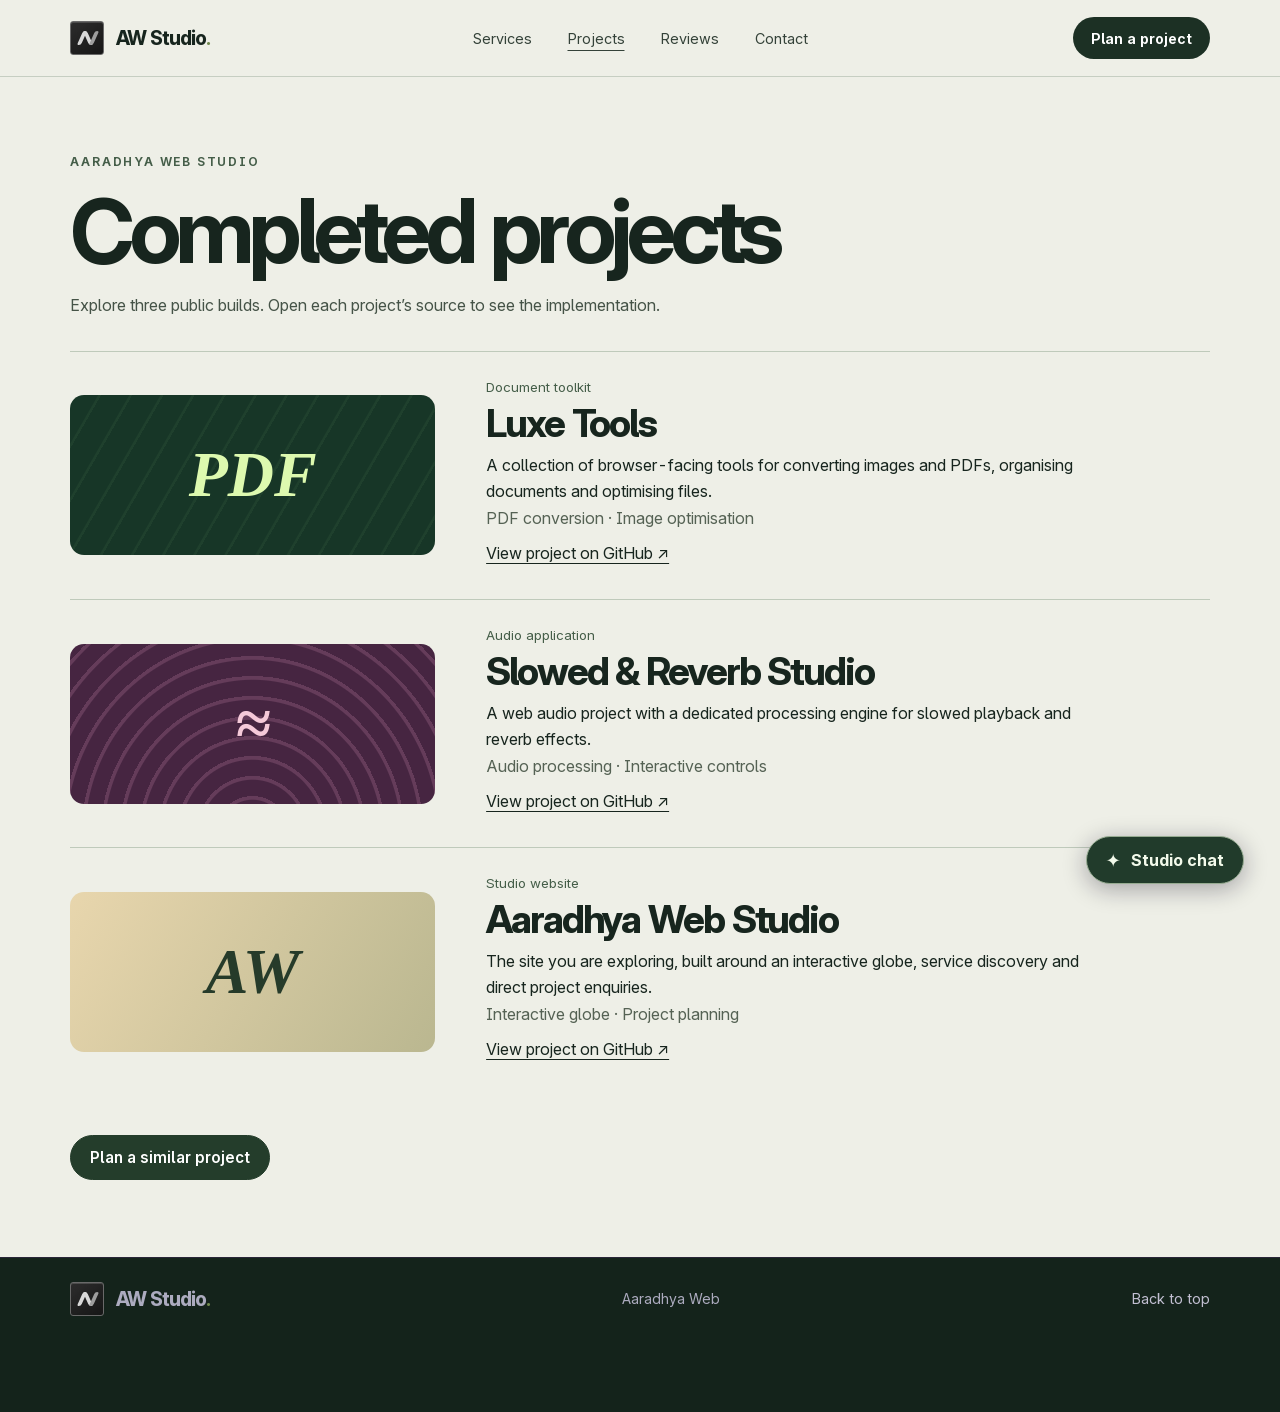
==== projects.html @ aa6e585b "Add project portfolio, client rating flow and guided project planner" ====
<!doctype html>
<html lang="en">
<head>
  <meta charset="utf-8">
  <meta name="viewport" content="width=device-width, initial-scale=1">
  <meta name="theme-color" content="#eeefe7">
  <title>Completed projects | Aaradhya Web Studio</title>
  <meta name="description" content="Explore three public builds. Open each project’s source to see the implementation.">
  <link rel="canonical" href="https://aws-ui.github.io/Aaradhya_Web_Studio-/projects.html">
  <link rel="icon" type="image/png" href="assets/icon.png">
  <meta property="og:type" content="website">
  <meta property="og:site_name" content="Aaradhya Web Studio">
  <meta property="og:url" content="https://aws-ui.github.io/Aaradhya_Web_Studio-/projects.html">
  <meta property="og:title" content="Completed projects | Aaradhya Web Studio">
  <meta property="og:description" content="Explore three public builds. Open each project’s source to see the implementation.">
  <meta property="og:image" content="https://aws-ui.github.io/Aaradhya_Web_Studio-/assets/studio-card.png">
  <meta property="og:image:alt" content="Aaradhya Web Studio — Web design, SEO and campaigns">
  <meta name="twitter:card" content="summary_large_image">
  <script type="application/ld+json">{"@context": "https://schema.org", "@type": "Organization", "@id": "https://aws-ui.github.io/Aaradhya_Web_Studio-/#studio", "name": "Aaradhya Web Studio", "alternateName": "AW Studio", "url": "https://aws-ui.github.io/Aaradhya_Web_Studio-/", "email": "Www.rkamble@gmail.com", "telephone": "+919561851358", "contactPoint": {"@type": "ContactPoint", "name": "Ramesh Kamble", "contactType": "Project enquiries", "email": "Www.rkamble@gmail.com", "telephone": "+919561851358"}, "knowsAbout": ["Web design", "Web development", "SEO", "Performance marketing"]}</script>
  <link rel="preload" href="assets/inter.woff2" as="font" type="font/woff2" crossorigin>
  <link rel="stylesheet" href="assets/site.css?v=pages3">
  
</head>
<body>
  <a class="skip-link" href="#main">Skip to content</a>
  <header class="topbar" id="top">
    <div class="wrap header-inner">
      <a class="brand" href="index.html" aria-label="AW Studio home">
        <span class="brand-mark" aria-hidden="true"><i></i><i></i><i></i></span>
        <span>AW Studio<span class="brand-period">.</span></span>
      </a>
      <nav aria-label="Main navigation"><a href="index.html#services">Services</a><a aria-current="page" href="projects.html">Projects</a><a href="reviews.html">Reviews</a><a href="index.html#contact">Contact</a></nav>
      <a class="button button-outline header-cta" href="planner.html">Plan a project</a>
    </div>
  </header>

<main class="inside" id="main"><div class="wrap"><p class="eyebrow">Aaradhya Web Studio</p><h1>Completed projects</h1><p class="lede">Explore three public builds. Open each project’s source to see the implementation.</p><div class="worklist"><article class="workitem"><div class="workart art01" aria-hidden="true"><b>PDF</b></div><div><small>Document toolkit</small><h2>Luxe Tools</h2><p>A collection of browser-facing tools for converting images and PDFs, organising documents and optimising files.</p><p class="spec">PDF conversion · Image optimisation</p><a class="inklink" href="https://github.com/Aws-ui/LUXE-TOOLS">View project on GitHub ↗</a></div></article><article class="workitem"><div class="workart art02" aria-hidden="true"><b>≈</b></div><div><small>Audio application</small><h2>Slowed &amp; Reverb Studio</h2><p>A web audio project with a dedicated processing engine for slowed playback and reverb effects.</p><p class="spec">Audio processing · Interactive controls</p><a class="inklink" href="https://github.com/Aws-ui/reverb">View project on GitHub ↗</a></div></article><article class="workitem"><div class="workart art03" aria-hidden="true"><b>AW</b></div><div><small>Studio website</small><h2>Aaradhya Web Studio</h2><p>The site you are exploring, built around an interactive globe, service discovery and direct project enquiries.</p><p class="spec">Interactive globe · Project planning</p><a class="inklink" href="https://github.com/Aws-ui/Aaradhya_Web_Studio-">View project on GitHub ↗</a></div></article></div><a class="pagecta" href="planner.html">Plan a similar project</a></div></main>  <footer class="footer">
    <div class="wrap footer-inner">
      <a class="brand" href="index.html" aria-label="AW Studio home">
        <span class="brand-mark" aria-hidden="true"><i></i><i></i><i></i></span>
        <span>AW Studio<span class="brand-period">.</span></span>
      </a>
      <span>Aaradhya Web</span>
      <a href="#top">Back to top</a>
    </div>
  </footer>

  <button class="chat-launch" id="chat-launch" aria-haspopup="dialog"><span aria-hidden="true">✦</span> Studio chat</button>
  <dialog id="studio-chat" aria-labelledby="chat-title">
    <div class="dialog-top"><p class="eyebrow">Aaradhya Web</p><button type="button" class="close-button" id="chat-close" aria-label="Close chat">×</button></div>
    <h2 id="chat-title">Studio assistant</h2>
    <div class="chat-log" role="log" aria-live="polite"><p>Ask me about web design, SEO, campaigns or a quote. English aur Hinglish dono chalega.</p></div>
    <div class="chat-prompts"><button>Website cost?</button><button>Help with SEO</button><button>Contact Ramesh</button></div>
    <form id="ask-form"><label class="sr-only" for="chat-question">Your question</label><input id="chat-question" required maxlength="350" placeholder="Ask a question…" autocomplete="off"><button class="button button-primary">Send</button></form>
    <a class="chat-person" href="https://wa.me/919561851358">Talk to Ramesh on WhatsApp</a>
  </dialog>
  <script type="module" src="assets/assistant.js"></script>
</body>
</html>
---- assets/site.css ----
@font-face {
  font-family: Inter;
  src: url("inter.woff2") format("woff2");
  font-weight: 100 900;
  font-display: swap;
}

:root {
  color-scheme: dark;
  --page: #0a0a11;
  --panel: #101019;
  --ink: #f8f7ff;
  --muted: #acabbf;
  --purple: #b7a5ff;
  --line: #292638;
  --wrap: 1280px;
  --gutter: clamp(22px, 5.5vw, 86px);
  font-family: Inter, system-ui, sans-serif;
  color: var(--ink);
  background: var(--page);
}

*, *::before, *::after { box-sizing: border-box; }
html { scroll-behavior: smooth; }
body { margin: 0; }
button, select, textarea { font: inherit; }
button { cursor: pointer; }
a { color: inherit; text-decoration: none; }
p { line-height: 1.65; }
h1, h2, h3, p, figure { margin: 0; }
:focus-visible { outline: 2px solid #d8ccff; outline-offset: 5px; }
::selection { background: #cbbcff; color: #130d25; }

.wrap { width: min(var(--wrap), 100% - 2 * var(--gutter)); margin-inline: auto; }
.sr-only, .skip-link:not(:focus) {
  position: absolute;
  width: 1px;
  height: 1px;
  padding: 0;
  clip-path: inset(50%);
  overflow: hidden;
  white-space: nowrap;
}

.skip-link:focus {
  position: fixed;
  top: 12px;
  left: 12px;
  padding: 12px 16px;
  z-index: 5;
  color: #110c20;
  background: var(--purple);
}

.topbar { background: #0c0b14; border-bottom: 1px solid #242133; }
.header-inner {
  display: grid;
  grid-template-columns: 1fr auto 1fr;
  align-items: center;
  min-height: 76px;
}

.brand {
  display: inline-flex;
  gap: 12px;
  width: max-content;
  align-items: center;
  font-size: 1.22rem;
  letter-spacing: -.055em;
  font-weight: 740;
}

.brand-period { color: var(--purple); }
.brand-mark {
  position: relative;
  display: inline-block;
  width: 34px;
  height: 34px;
  border: 1px solid #7759db;
  border-radius: 9px;
  background: linear-gradient(145deg, #372362, #1a132f);
  box-shadow: inset 0 1px 0 #bc9aff44;
}
.brand-mark i {
  position: absolute;
  display: block;
  width: 4px;
  height: 14px;
  top: 9px;
  border-radius: 2px;
  background: #dfd2ff;
}
.brand-mark i:nth-child(1) { left: 9px; transform: skewX(-24deg); }
.brand-mark i:nth-child(2) { left: 15px; transform: skewX(24deg); }
.brand-mark i:nth-child(3) { left: 21px; transform: skewX(-24deg); background: #ae8fff; }

.topbar nav { display: flex; gap: 36px; align-items: center; }
.topbar nav a, .footer a:not(.brand) {
  display: inline-flex;
  align-items: center;
  min-height: 44px;
  color: #c2bfd2;
  font-size: .9rem;
}
.topbar nav a:hover, .footer a:hover { color: var(--ink); }
.header-cta { justify-self: end; }

.button {
  display: inline-flex;
  min-height: 48px;
  padding: 0 21px;
  align-items: center;
  justify-content: center;
  border: 1px solid transparent;
  border-radius: 8px;
  background: transparent;
  color: var(--ink);
  font-size: .875rem;
  font-weight: 660;
  white-space: nowrap;
  transition: background-color 180ms, border-color 180ms, box-shadow 180ms;
}
.button-primary { color: #120c23; background: #b8a4ff; border-color: #cbbcff; box-shadow: 0 4px 28px #8b64ff32; }
.button-primary:hover { background: #d4c6ff; box-shadow: 0 4px 30px #8b64ff63; }
.button-outline, .button-quiet { border-color: #363048; }
.button-outline:hover, .button-quiet:hover { background: #1d172d; border-color: #8772ac; }
.header-cta { min-height: 42px; padding-inline: 17px; }

.hero {
  position: relative;
  overflow: hidden;
  isolation: isolate;
  border-bottom: 1px solid var(--line);
  background:
    radial-gradient(ellipse at 77% 44%, #211447 0%, #141025 31%, transparent 63%),
    linear-gradient(118deg, #0b0a13, #0c0a16 70%, #100b1e);
}
#particles { position: absolute; z-index: -1; inset: 0; width: 100%; height: 100%; pointer-events: none; }
.hero-inner {
  display: grid;
  grid-template-columns: minmax(335px, .89fr) minmax(0, 1.11fr);
  align-items: center;
  min-height: clamp(580px, 46vw, 695px);
}
.hero-copy { z-index: 1; padding-block: 65px 78px; }
.eyebrow {
  display: flex;
  gap: 10px;
  align-items: center;
  color: #c4b1ff;
  font-size: .75rem;
  line-height: 1.35;
  font-weight: 650;
  text-transform: uppercase;
  letter-spacing: .15em;
}
.eyebrow-rule { flex: 0 0 20px; height: 1px; background: #ad91ff; }
.hero h1 {
  margin-top: 24px;
  font-size: clamp(4rem, 6.5vw, 6.8rem);
  font-weight: 780;
  line-height: .98;
  letter-spacing: -.084em;
}
.hero h1 span {
  color: #b9a3ff;
  background: linear-gradient(93deg, #e3d7ff 1%, #b499ff 54%, #9e75ff 100%);
  background-clip: text;
  -webkit-text-fill-color: transparent;
}
.hero-description { max-width: 392px; margin-top: 28px; color: #c1bdd1; font-size: clamp(1rem, 1.35vw, 1.16rem); }
.hero-actions { display: flex; flex-wrap: wrap; gap: 12px; margin-top: 31px; }
.hero-actions .button { min-height: 51px; }
.network {
  position: relative;
  height: min(41.5vw, 600px);
  min-height: 450px;
  align-self: center;
  margin-right: -23px;
}
#globe {
  position: absolute;
  inset: 0;
  width: 100%;
  height: 100%;
  cursor: grab;
  touch-action: pan-y;
  border-radius: 12px;
}
#globe.dragging { cursor: grabbing; }
.network-label {
  position: absolute;
  z-index: 1;
  top: 7.9%;
  right: 2.9%;
  display: flex;
  gap: 9px;
  align-items: center;
  color: #d2c6ee;
  font: 550 .72rem/1.25 Inter, sans-serif;
  letter-spacing: .14em;
  text-transform: uppercase;
  pointer-events: none;
}
.network-dot { width: 7px; height: 7px; border-radius: 50%; background: #b695ff; box-shadow: 0 0 11px #a773ff; }
.network-controls {
  position: absolute;
  bottom: 2.6%;
  right: 2.9%;
  display: flex;
  align-items: center;
  gap: 15px;
  padding: 3px 4px 3px 13px;
  border: 1px solid #423755;
  border-radius: 9px;
  background: #110e20e8;
  color: #c7bfd9;
  font-size: .75rem;
  line-height: 1.25;
}
.network-controls > span { display: inline-flex; align-items: center; gap: 7px; }
.drag-icon { width: 10px; height: 13px; border: 1px solid #9c89ca; border-radius: 5px; }
.motion-toggle {
  display: inline-flex;
  min-height: 35px;
  gap: 7px;
  align-items: center;
  padding: 0 9px;
  border: 0;
  border-radius: 5px;
  background: #282038;
  color: #f1eaff;
  font-size: .75rem;
}
.motion-toggle:hover { background: #42325a; }
.motion-icon { display: block; width: 7px; height: 9px; border-inline: 2px solid currentColor; }
.motion-toggle.paused .motion-icon { width: 0; height: 0; border: 0; border-block: 4px solid transparent; border-left: 6px solid currentColor; }

.section { scroll-margin-top: 18px; padding-block: 93px 100px; }
.services { background: #0d0c15; }
.section-intro {
  display: flex;
  align-items: end;
  justify-content: space-between;
  gap: 40px;
  margin: 18px 0 36px;
}
h2 { font-size: clamp(2.6rem, 4.35vw, 4.35rem); line-height: 1.04; letter-spacing: -.071em; font-weight: 735; }
.section-intro > p, .approach-copy > p:last-child { max-width: 345px; margin-bottom: 3px; color: var(--muted); font-size: 1rem; }
.service-grid { display: grid; grid-template-columns: repeat(3, minmax(0, 1fr)); gap: 17px; align-items: start; }
.service-card {
  overflow: hidden;
  border: 1px solid #302940;
  border-radius: 14px;
  background: #14111f;
  transition: border-color 180ms, background-color 180ms;
}
.service-card:hover, .service-card:focus-within { border-color: #755cac; background: #191426; }

.card-visual {
  position: relative;
  display: grid;
  place-items: center;
  height: 156px;
  isolation: isolate;
  overflow: hidden;
  border-bottom: 1px solid #302744;
  background: radial-gradient(ellipse at 50% 100%, #3b226a, #1a142d 68%, #141120);
}
.card-visual::before {
  content: "";
  position: absolute;
  z-index: -1;
  inset: 0;
  background: linear-gradient(#a183fa23 1px, transparent 1px), linear-gradient(90deg, #a183fa23 1px, transparent 1px);
  background-size: 24px 24px;
  background-position: center;
  mask-image: radial-gradient(ellipse at center, #000 22%, transparent 80%);
}
.browser-art, .browser-back {
  width: 142px;
  height: 83px;
  border: 1px solid #a586f0;
  border-radius: 9px;
}
.browser-art { position: relative; z-index: 1; background: #281b43; box-shadow: 0 12px 35px #0b0917a6; transform: translate(-10px, 7px); }
.browser-back { position: absolute; transform: translate(11px, -9px); border-color: #7152a1; background: #4b327b66; }
.browser-art span { display: block; height: 17px; border-bottom: 1px solid #684b9c; }
.browser-art span::before { content: ""; position: absolute; top: 7px; left: 8px; width: 3px; height: 3px; border-radius: 50%; background: #cdb5ff; box-shadow: 6px 0 #a483e2, 12px 0 #805dc4; }
.browser-art i { position: absolute; left: 11px; height: 3px; border-radius: 3px; background: #9d7de1; }
.browser-art i:nth-of-type(1) { width: 48px; top: 31px; background: #e1ccff; }
.browser-art i:nth-of-type(2) { width: 35px; top: 41px; }
.browser-art i:nth-of-type(3) { width: 25px; top: 55px; height: 9px; background: #b080fa; }
.browser-art b { position: absolute; inset: 26px 10px 10px 66px; border: 1px solid #7d5ec3; border-radius: 4px; background: radial-gradient(circle at 75% 31%, #c4a4ff, #774aba 30%, #3e235f 60%); }

.chart-art { display: flex; align-items: end; gap: 8px; height: 94px; padding: 9px 14px 8px; border-bottom: 1px solid #9c79e7; }
.chart-art i { width: 18px; border: 1px solid #a180f0; border-radius: 4px 4px 0 0; background: linear-gradient(#bd9eff, #67439d 60%, #3e245b); box-shadow: 0 0 14px #b37aff36; }
.chart-art i:nth-child(1) { height: 24%; }
.chart-art i:nth-child(2) { height: 42%; }
.chart-art i:nth-child(3) { height: 36%; }
.chart-art i:nth-child(4) { height: 65%; }
.chart-art i:nth-child(5) { height: 76%; }
.chart-art i:nth-child(6) { height: 100%; }

.search-art { position: relative; width: 93px; aspect-ratio: 1; }
.search-art i { position: absolute; inset: 0; border: 1px solid #9e7de5; border-radius: 50%; box-shadow: inset 0 0 24px #8855e733; }
.search-art i:nth-child(2) { inset: 14px; }
.search-art i:nth-child(3) { inset: 28px; }
.search-art b { position: absolute; inset: 42px; background: #e0c8ff; border-radius: 50%; box-shadow: 0 0 16px #ab70ff, 27px -19px 0 -1px #d6b1ff, -34px 21px 0 -2px #b38bff; }
.search-art::after { content: ""; position: absolute; top: 50%; left: -31px; width: 155px; height: 1px; background: linear-gradient(90deg, transparent, #a581ea88, transparent); }

.card-body { display: flex; flex-direction: column; min-height: 248px; padding: 24px; }
.card-body h3 { font-size: clamp(1.125rem, 1.8vw, 1.42rem); letter-spacing: -.045em; line-height: 1.2; }
.card-body > p { margin-top: 10px; color: var(--muted); font-size: .95rem; }
.service-details { margin-top: 14px; }
summary { list-style: none; cursor: pointer; }
summary::-webkit-details-marker { display: none; }
.service-details summary { display: flex; align-items: center; justify-content: space-between; gap: 14px; min-height: 44px; border-top: 1px solid #342943; font-size: .875rem; font-weight: 620; color: #ded3fb; }
.service-details p { color: var(--muted); font-size: .9rem; margin-bottom: 7px; }
.plus { position: relative; width: 12px; height: 12px; flex: 0 0 12px; color: var(--purple); }
.plus::before, .plus::after { content: ""; position: absolute; inset: 5px 0 auto; height: 2px; background: currentColor; border-radius: 2px; }
.plus::after { transform: rotate(90deg); transition: transform 160ms; }
details[open] > summary .plus::after { transform: rotate(0); }
.service-brief {
  align-self: start;
  margin-top: auto;
  min-height: 44px;
  padding: 0;
  border: 0;
  background: none;
  color: #c7b1ff;
  font-size: .875rem;
  font-weight: 650;
}
.service-brief:hover { text-decoration: underline; text-underline-offset: 4px; }

.approach { border-top: 1px solid var(--line); background: #0a0a11; }
.approach-layout { display: grid; grid-template-columns: 1fr 1fr; gap: clamp(30px, 8vw, 125px); }
.approach-copy h2 { margin-top: 18px; }
.approach-copy > p:last-child { margin-top: 20px; }
.process details { border-bottom: 1px solid #322841; }
.process details:first-child { border-top: 1px solid #322841; }
.process summary {
  display: grid;
  grid-template-columns: 28px 1fr 12px;
  gap: 15px;
  align-items: center;
  padding: 21px 0;
  color: #ebe6f8;
  font-size: clamp(1rem, 1.9vw, 1.25rem);
  letter-spacing: -.03em;
  font-weight: 630;
}
.process summary:hover { color: #fff; }
.step-number { color: #b5a1ef; font-family: ui-monospace, monospace; font-size: .85rem; letter-spacing: 0; }
.process details p { margin: -5px 32px 20px 43px; color: var(--muted); }

.contact { padding-block: 0 86px; }
.contact-panel {
  position: relative;
  display: flex;
  justify-content: space-between;
  align-items: center;
  gap: 30px;
  overflow: hidden;
  border: 1px solid #50406c;
  border-radius: 17px;
  padding: clamp(27px, 5vw, 59px);
  background: radial-gradient(ellipse at 90% 100%, #412168 0%, transparent 65%), linear-gradient(125deg, #19132a, #22143d);
}
.contact-panel h2 { font-size: clamp(2.35rem, 4vw, 3.85rem); margin-top: 11px; }
.contact-panel p:last-child { color: #c7bfd9; margin-top: 11px; }
.footer { border-top: 1px solid var(--line); }
.footer-inner { display: flex; gap: 20px; justify-content: space-between; align-items: center; min-height: 82px; color: var(--muted); font-size: .875rem; }

dialog {
  width: min(92vw, 525px);
  max-height: 89vh;
  max-height: 89dvh;
  overflow: auto;
  border: 1px solid #665087;
  border-radius: 17px;
  padding: 25px clamp(20px, 5vw, 32px) 29px;
  background: #171223;
  color: var(--ink);
  box-shadow: 0 18px 85px #000b;
}
dialog::backdrop { background: #080611bd; backdrop-filter: blur(6px); }
.dialog-top { display: flex; align-items: center; justify-content: space-between; }
.close-button { width: 44px; height: 44px; padding: 0; border: 1px solid #453653; border-radius: 8px; background: #211831; color: #f6efff; font-size: 1.45rem; }
dialog h2 { font-size: 2.55rem; margin: 4px 0 7px; }
dialog > p { color: var(--muted); }
dialog label { display: block; margin: 15px 0 7px; font-size: .94rem; font-weight: 620; }
dialog select, dialog textarea {
  display: block;
  width: 100%;
  padding: 12px 13px;
  border: 1px solid #544362;
  border-radius: 8px;
  background-color: #20172c;
  color: var(--ink);
}
dialog select { appearance: none; padding-right: 37px; background-image: linear-gradient(45deg, transparent 50%, #d3bff4 50%), linear-gradient(135deg, #d3bff4 50%, transparent 50%); background-position: calc(100% - 18px) 50%, calc(100% - 13px) 50%; background-repeat: no-repeat; background-size: 5px 5px; }
dialog textarea { resize: vertical; }
dialog textarea::placeholder { color: #a69bb5; }
#brief-form .button, #copy-brief { margin-top: 14px; }
#brief-output { margin-top: 17px; border-top: 1px solid #4b395a; }
#brief-status { color: #deceff; margin-top: 5px; font-size: .875rem; }

@media (max-width: 1050px) {
  .hero h1 { font-size: clamp(3.7rem, 7.1vw, 5.1rem); }
  .network { min-height: 410px; margin-right: -12px; }
  .hero-inner { min-height: 545px; }
  .card-body { padding: 19px; }
}
@media (max-width: 820px) {
  .hero-inner { display: block; min-height: auto; }
  .hero-copy { position: relative; padding-block: 66px 0; }
  .hero h1 { font-size: clamp(3.7rem, 10.4vw, 6.1rem); }
  .hero-description { margin-top: 20px; }
  .hero-actions { margin-top: 23px; }
  .network { width: min(100%, 610px); height: auto; min-height: 0; aspect-ratio: 1.15; margin: 12px auto 15px; }
  .network-label { top: 7%; }
  .section { padding-block: 72px; }
  .service-grid { gap: 12px; }
  .card-body { padding: 15px; }
  .contact { padding-bottom: 63px; }
}
@media (max-width: 650px) {
  .header-inner { grid-template-columns: 1fr auto; gap: 5px 12px; min-height: auto; padding-block: 12px 3px; }
  .header-cta { grid-column: 2; grid-row: 1; min-height: 44px; }
  .topbar nav { grid-column: 1 / -1; gap: 26px; }
  .hero-copy { padding-top: 47px; }
  .hero h1 { margin-top: 19px; }
  .hero .eyebrow { font-size: .68rem; letter-spacing: .13em; }
  .hero-description { max-width: 340px; }
  .network { width: calc(100% + 32px); margin: 9px -16px 18px; min-height: 280px; aspect-ratio: 1.1; }
  .network-label, .network-controls { right: 4.8%; }
  .network-controls { bottom: 0; }
  .section { padding-block: 58px; }
  .section-intro { display: block; margin-bottom: 24px; }
  .section-intro > p { margin-top: 14px; }
  .service-grid, .approach-layout { grid-template-columns: 1fr; }
  .card-visual { height: 144px; }
  .card-body { min-height: auto; padding: 20px; }
  .contact-panel { align-items: start; flex-direction: column; gap: 18px; }
  .footer-inner { gap: 12px; flex-wrap: wrap; padding-block: 9px; }
  .footer-inner > span { display: none; }
}
@media (max-width: 365px) {
  :root { --gutter: 18px; }
  .header-inner { gap: 5px 8px; }
  .header-inner .brand { gap: 8px; font-size: 1.07rem; }
  .header-cta { padding-inline: 11px; font-size: .8125rem; }
  .hero h1 { font-size: clamp(2.55rem, 14.1vw, 3.15rem); }
  .hero-actions { gap: 8px; }
  .hero-actions .button { padding-inline: 14px; font-size: .8125rem; }
  .network-label { top: 3%; }
}
@media (prefers-reduced-motion: reduce) {
  *, *::before, *::after { scroll-behavior: auto !important; transition: none !important; }
}

/* Editorial typography and warm paper surfaces for the service catalogue. */
.hero h1 {font-size:clamp(3.5rem,6.6vw,6.8rem);letter-spacing:-.075em}
.hero h1 span,.services h2 em {font-family:Georgia,serif;font-weight:400;font-style:italic;letter-spacing:-.055em}
.hero h1 span {background:linear-gradient(110deg,#f7e6c8,#d6b88d);background-clip:text}
.hero .eyebrow,.contact .eyebrow {color:#e1c9aa}
.hero .button-primary,.contact .button-primary {background:#f1dec0;border-color:#f1dec0;color:#241a19;box-shadow:none}
.services {background:#f5f1ea;color:#24202b;color-scheme:light}
.services .eyebrow {color:#634d76}
.services .section-intro>p,.services .card-body>p,.services .service-details p {color:#59525e}
.service-card,.service-card:hover,.service-card:focus-within {background:#fffcf7;border-color:#d5ced5;color:#24202b}
.service-card:focus-within {border-color:#6f508a}
.service-details summary {border-color:#dfd9df;color:#372e42}
.service-brief {color:#59416f}
.card-visual {background-color:#211a2c}
.contact-links {display:grid;gap:8px;font-style:normal;flex-shrink:0}
.contact-links>a:not(.button) {padding:6px 2px;text-decoration:underline;text-underline-offset:4px}
.chat-launch {position:fixed;right:clamp(12px,3vw,36px);bottom:max(16px,env(safe-area-inset-bottom));z-index:4;display:flex;align-items:center;gap:10px;padding:12px 19px;border:1px solid #d6c1a8;background:#f1dec0;color:#231a26;border-radius:30px;font-weight:700;box-shadow:0 5px 24px #10092055}
.chat-launch span {font-size:1.15rem}
.footer {padding-bottom:72px}
#studio-chat {width:min(410px,calc(100% - 24px));max-height:85dvh;overflow:auto}
#studio-chat h2 {font-size:2rem;margin:12px 0 18px}
.chat-log {height:clamp(115px,27dvh,270px);overflow-y:auto;display:flex;flex-direction:column;align-items:flex-start;gap:10px;padding:3px 5px 8px 0}
.chat-log p {padding:10px 14px;border-radius:12px;background:#292236;color:#f5efff;font-size:.94rem;max-width:95%;overflow-wrap:anywhere}
.chat-log .visitor {align-self:flex-end;background:#e9d9bf;color:#241b24}
.chat-prompts {display:flex;gap:5px;flex-wrap:wrap;margin:14px 0}
.chat-prompts button {padding:8px;border-radius:15px;background:transparent;color:#dbc8f6;border:1px solid #5c486a}
#ask-form {display:flex;gap:6px}
#chat-question {flex:1;min-width:0;background:#191422;color:white;border:1px solid #5c486a;border-radius:8px;padding:10px;font:inherit}
.chat-person {display:inline-block;margin-top:14px;text-decoration:underline;color:#eee0c9;font-size:.9rem}
@media(max-width:650px){.hero h1 {font-size:clamp(3.4rem,12vw,5rem)}.hero-copy {padding-bottom:22px}.contact-links {width:100%}.footer {padding-bottom:92px}}

/* Studio identity: paper, ink and an illuminated atlas. */
:root {--studio-paper:#eeefe7;--studio-ink:#17251e;--studio-accent:#dcf998}
.topbar,.hero,.services {background:var(--studio-paper);color:var(--studio-ink)}
.topbar {border-color:#c6cec2}
.topbar nav a {color:#344239}
.topbar nav a:hover {color:#14281b;text-decoration:underline;text-underline-offset:5px}
.brand-mark {filter:grayscale(1);border-radius:3px}
.brand-period {color:#71894e}
.header-cta {background:#1c3024;border-radius:99px;color:#fff;border-color:transparent}
.hero {border:0}
#particles {opacity:.28}
.hero-inner {gap:clamp(18px,3vw,48px);padding-block:clamp(28px,4vw,64px);grid-template-columns:minmax(0,1fr) minmax(0,1fr);min-height:auto}
.hero-copy {padding-block:20px}
.hero .eyebrow,.services .eyebrow {color:#425d40;letter-spacing:.13em}
.eyebrow-rule {background:currentColor}
.hero h1 {font-size:clamp(56px,7.2vw,108px);letter-spacing:-.082em;font-weight:760;line-height:.94;margin-top:26px}
.hero h1 span {font-family:Georgia,serif;font-weight:400;font-style:italic;background:none;color:#3b6044;-webkit-text-fill-color:currentColor;letter-spacing:-.075em;white-space:nowrap}
.hero-description {max-width:36ch;font-size:clamp(1rem,1.35vw,1.18rem);color:#425046;line-height:1.5}
.hero .button-primary,.contact .button-primary {background:var(--studio-accent);border-color:#a9c67e;color:#162514}
.hero .button-quiet {border-color:#a4aea2;color:#223426}
.hero .button-quiet:hover {background:#dbe2d5}
.hero .button,.contact .button {border-radius:99px}
.network {align-self:stretch;isolation:isolate;background:radial-gradient(ellipse at center,#283e31,#122219 75%);border:1px solid #304b38;border-radius:24px;overflow:hidden;margin:0;min-height:390px;height:auto;aspect-ratio:1.16;color:#eff9e9}
#globe {filter:hue-rotate(169deg) saturate(.65) brightness(1.22)}
.network-label {color:#e6f9d7;right:18px;top:18px}
.network-dot {background:#cbef91;box-shadow:0 0 10px #d4ef91}
.network-controls {right:14px;bottom:14px;background:#15271e;color:#e6f3df;border-color:#48604b}
.motion-toggle {background:#354d3c;color:white}
.services {border-top:1px solid #bbc8b9;padding-top:clamp(40px,5vw,75px)}
.services h2 {letter-spacing:-.07em}
.service-card,.service-card:hover,.service-card:focus-within {border-radius:15px;background:#fdfdf7;border-color:#bfcbbc}
.card-visual {filter:hue-rotate(169deg) saturate(.6)}
.service-brief {color:#315a38}
.approach,.contact,.footer {background:#14231b}
.approach .eyebrow,.contact .eyebrow {color:#cee89d}
.contact-panel {background:#213829;border-color:#50674c}
.chat-launch {background:#213b2b;color:#f3faeb;border-color:#96ab91}
@media(max-width:820px){.hero-inner {display:grid;grid-template-columns:1fr;gap:20px}.hero-copy {padding:4px 0}.network {width:100%;min-height:0;aspect-ratio:2;max-height:350px}.hero-description {max-width:43ch}}
@media(max-width:650px){.header-inner {padding:9px 0;display:flex;justify-content:space-between}.topbar nav {display:none}.hero-inner {padding:25px 0 22px;gap:22px}.hero h1 {font-size:clamp(3.55rem,15vw,5.4rem);margin-top:15px}.hero-description {margin-top:16px}.hero-actions {gap:8px;margin-top:18px}.hero-actions .button {min-height:46px;padding-inline:14px}.network {aspect-ratio:1.68;border-radius:16px}.network-controls {font-size:.67rem;right:8px;bottom:6px}.network-label {top:10px;right:12px;font-size:.65rem}.chat-launch {padding:10px 14px}.service-grid {gap:18px}}
.inside{background:var(--studio-paper);color:var(--studio-ink);min-height:72vh;padding:clamp(42px,6vw,88px) 0;color-scheme:light}
.inside h1{font-size:clamp(2.9rem,7vw,6rem);letter-spacing:-.075em;line-height:1.01;margin:16px 0}
.inside .eyebrow,.inside small{color:#455e49}.lede{max-width:63ch;color:#455347}
.worklist,.sheet{margin:32px 0}.workitem{display:grid;grid-template-columns:minmax(160px,32%) 1fr;gap:clamp(20px,4vw,64px);padding:24px 0;border-top:1px solid #bfcabb;align-items:center}
.workart{display:grid;place-items:center;min-height:160px;border-radius:14px;font:italic bold 4rem Georgia;background:repeating-linear-gradient(120deg,#173627 0 24px,#1f402d 25px 27px);color:#ddf9af}
.art02{background:repeating-radial-gradient(ellipse at 50% 120%,#462541 0 15px,#653c5a 16px 19px);color:#f5c9d9}.art03{background:linear-gradient(120deg,#e8d6ad,#bab790);color:#263b2a}
.inside h2{font-size:clamp(1.6rem,3vw,2.6rem);letter-spacing:-.055em;margin:8px 0}.workitem p{max-width:60ch}.spec,.sheet>p,.sheet section>p{color:#556254}.inklink{text-decoration:underline;text-underline-offset:4px;display:inline-block;padding:12px 0}
.sheet{background:#fcfcf6;border:1px solid #bdc8b8;border-radius:18px;max-width:760px;padding:clamp(18px,4vw,44px)}
.sheet label:not(.rating label){display:block;font-weight:600;margin:16px 0}.sheet input:not([type=radio]):not([type=checkbox]),.sheet textarea,.sheet select{display:block;width:100%;font:inherit;margin-top:6px;border:1px solid #879784;border-radius:7px;background:white;color:#14261a;padding:12px}.sheet textarea{resize:vertical}
.pagecta,.back{display:inline-flex;align-items:center;min-height:45px;border-radius:24px;padding:10px 19px;font:600 .95rem Inter,sans-serif;margin:8px 6px 0 0}.pagecta{background:#243d2b;color:#fff;border:1px solid #243d2b}.back{background:transparent;border:1px solid #879784;color:#263c2c}
.rating{border:0;padding:0;margin:18px 0 4px}.rating label{display:inline-grid;position:relative;place-items:center;width:44px;height:44px;color:#647162;font-size:2rem;cursor:pointer}.rating input{position:absolute;opacity:0}.rating label.lit{color:#826000}.rating label:focus-within{outline:2px solid #324c37}
.topbar [aria-current=page]{text-decoration:underline;text-underline-offset:6px}
@media(max-width:650px){.header-inner{flex-wrap:wrap}.header-inner nav{display:flex;width:100%;order:3;justify-content:space-between;gap:5px}.header-inner nav a{min-height:35px}.workitem{grid-template-columns:1fr;gap:10px}.workart{min-height:118px}}
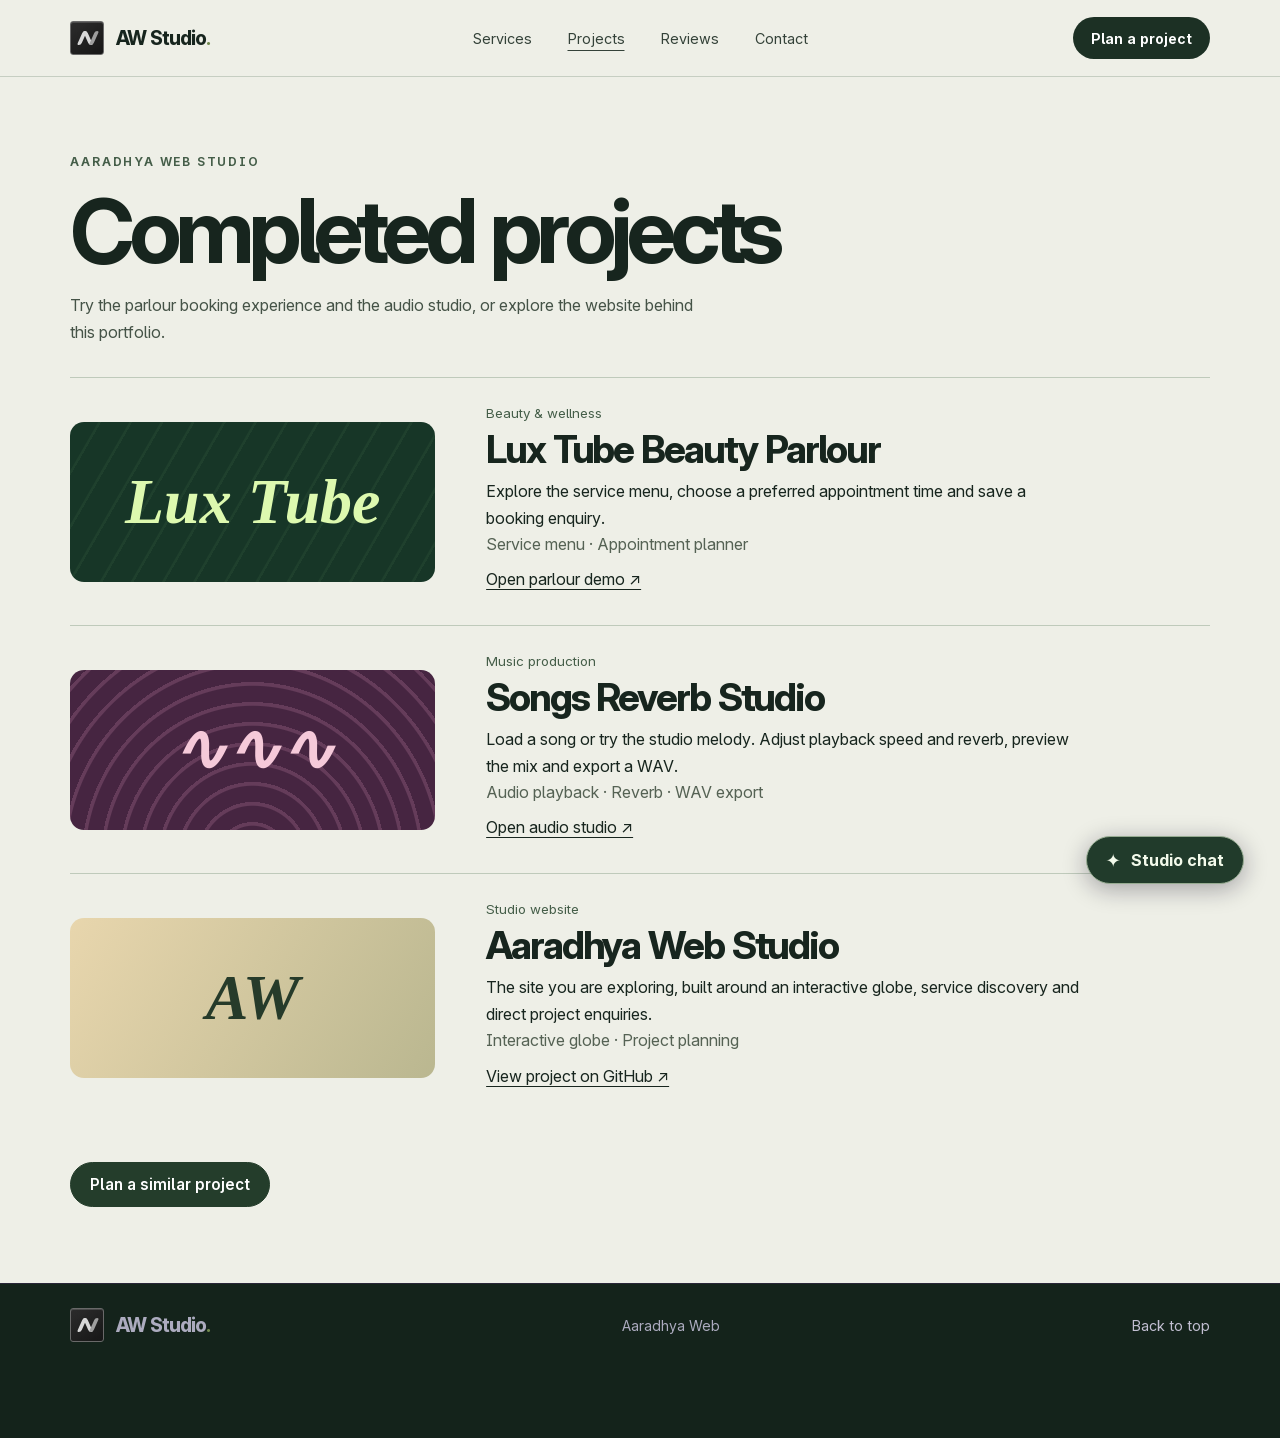
==== commit 883188d9: "Feature interactive Lux Tube parlour and Songs Reverb projects" ====
--- a/projects.html
+++ b/projects.html
@@ -5,14 +5,14 @@
   <meta name="viewport" content="width=device-width, initial-scale=1">
   <meta name="theme-color" content="#eeefe7">
   <title>Completed projects | Aaradhya Web Studio</title>
-  <meta name="description" content="Explore three public builds. Open each project’s source to see the implementation.">
+  <meta name="description" content="Try the parlour booking experience and the audio studio, or explore the website behind this portfolio.">
   <link rel="canonical" href="https://aws-ui.github.io/Aaradhya_Web_Studio-/projects.html">
   <link rel="icon" type="image/png" href="assets/icon.png">
   <meta property="og:type" content="website">
   <meta property="og:site_name" content="Aaradhya Web Studio">
   <meta property="og:url" content="https://aws-ui.github.io/Aaradhya_Web_Studio-/projects.html">
   <meta property="og:title" content="Completed projects | Aaradhya Web Studio">
-  <meta property="og:description" content="Explore three public builds. Open each project’s source to see the implementation.">
+  <meta property="og:description" content="Try the parlour booking experience and the audio studio, or explore the website behind this portfolio.">
   <meta property="og:image" content="https://aws-ui.github.io/Aaradhya_Web_Studio-/assets/studio-card.png">
   <meta property="og:image:alt" content="Aaradhya Web Studio — Web design, SEO and campaigns">
   <meta name="twitter:card" content="summary_large_image">
@@ -34,7 +34,7 @@
     </div>
   </header>
 
-<main class="inside" id="main"><div class="wrap"><p class="eyebrow">Aaradhya Web Studio</p><h1>Completed projects</h1><p class="lede">Explore three public builds. Open each project’s source to see the implementation.</p><div class="worklist"><article class="workitem"><div class="workart art01" aria-hidden="true"><b>PDF</b></div><div><small>Document toolkit</small><h2>Luxe Tools</h2><p>A collection of browser-facing tools for converting images and PDFs, organising documents and optimising files.</p><p class="spec">PDF conversion · Image optimisation</p><a class="inklink" href="https://github.com/Aws-ui/LUXE-TOOLS">View project on GitHub ↗</a></div></article><article class="workitem"><div class="workart art02" aria-hidden="true"><b>≈</b></div><div><small>Audio application</small><h2>Slowed &amp; Reverb Studio</h2><p>A web audio project with a dedicated processing engine for slowed playback and reverb effects.</p><p class="spec">Audio processing · Interactive controls</p><a class="inklink" href="https://github.com/Aws-ui/reverb">View project on GitHub ↗</a></div></article><article class="workitem"><div class="workart art03" aria-hidden="true"><b>AW</b></div><div><small>Studio website</small><h2>Aaradhya Web Studio</h2><p>The site you are exploring, built around an interactive globe, service discovery and direct project enquiries.</p><p class="spec">Interactive globe · Project planning</p><a class="inklink" href="https://github.com/Aws-ui/Aaradhya_Web_Studio-">View project on GitHub ↗</a></div></article></div><a class="pagecta" href="planner.html">Plan a similar project</a></div></main>  <footer class="footer">
+<main class="inside" id="main"><div class="wrap"><p class="eyebrow">Aaradhya Web Studio</p><h1>Completed projects</h1><p class="lede">Try the parlour booking experience and the audio studio, or explore the website behind this portfolio.</p><div class="worklist"><article class="workitem"><div class="workart art01" aria-hidden="true"><b>Lux Tube</b></div><div><small>Beauty &amp; wellness</small><h2>Lux Tube Beauty Parlour</h2><p>Explore the service menu, choose a preferred appointment time and save a booking enquiry.</p><p class="spec">Service menu · Appointment planner</p><a class="inklink" href="lux-tube.html">Open parlour demo ↗</a></div></article><article class="workitem"><div class="workart art02" aria-hidden="true"><b>∿∿∿</b></div><div><small>Music production</small><h2>Songs Reverb Studio</h2><p>Load a song or try the studio melody. Adjust playback speed and reverb, preview the mix and export a WAV.</p><p class="spec">Audio playback · Reverb · WAV export</p><a class="inklink" href="songs-reverb.html">Open audio studio ↗</a></div></article><article class="workitem"><div class="workart art03" aria-hidden="true"><b>AW</b></div><div><small>Studio website</small><h2>Aaradhya Web Studio</h2><p>The site you are exploring, built around an interactive globe, service discovery and direct project enquiries.</p><p class="spec">Interactive globe · Project planning</p><a class="inklink" href="https://github.com/Aws-ui/Aaradhya_Web_Studio-">View project on GitHub ↗</a></div></article></div><a class="pagecta" href="planner.html">Plan a similar project</a></div></main>  <footer class="footer">
     <div class="wrap footer-inner">
       <a class="brand" href="index.html" aria-label="AW Studio home">
         <span class="brand-mark" aria-hidden="true"><i></i><i></i><i></i></span>
